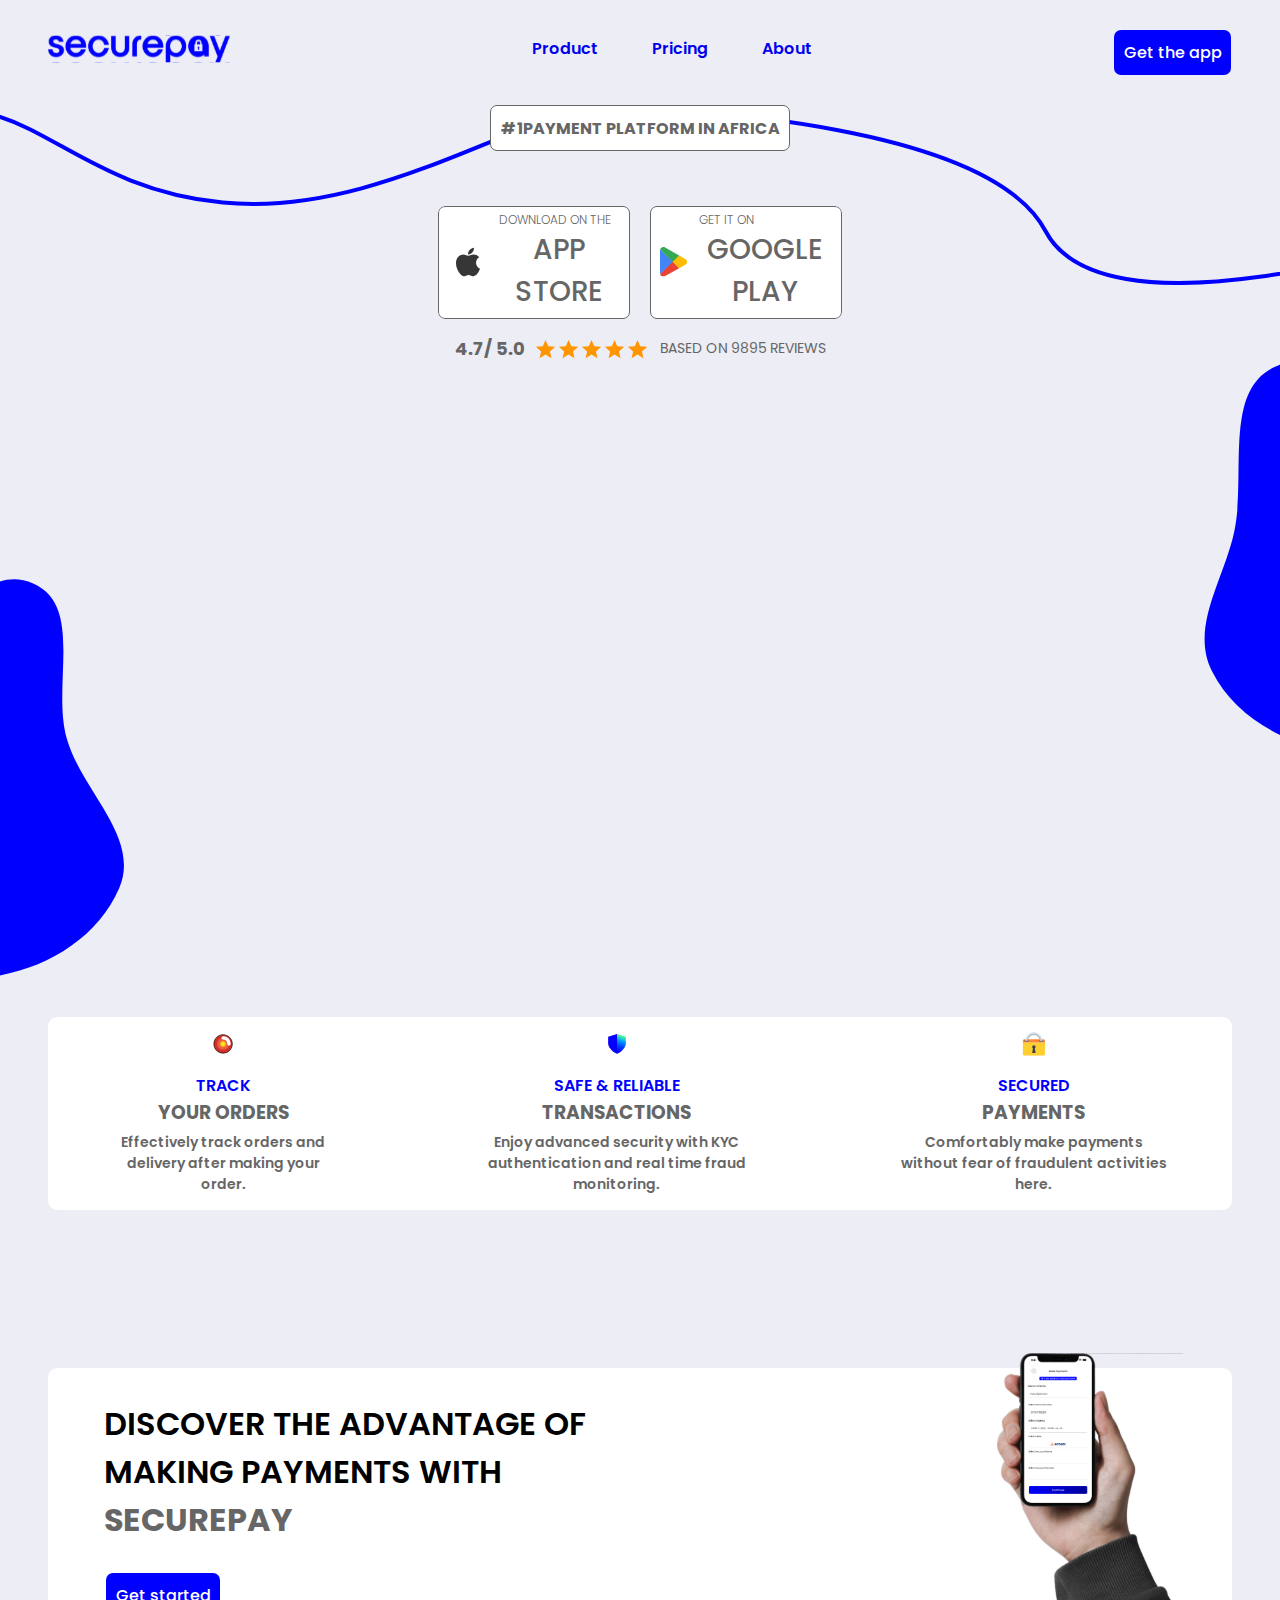
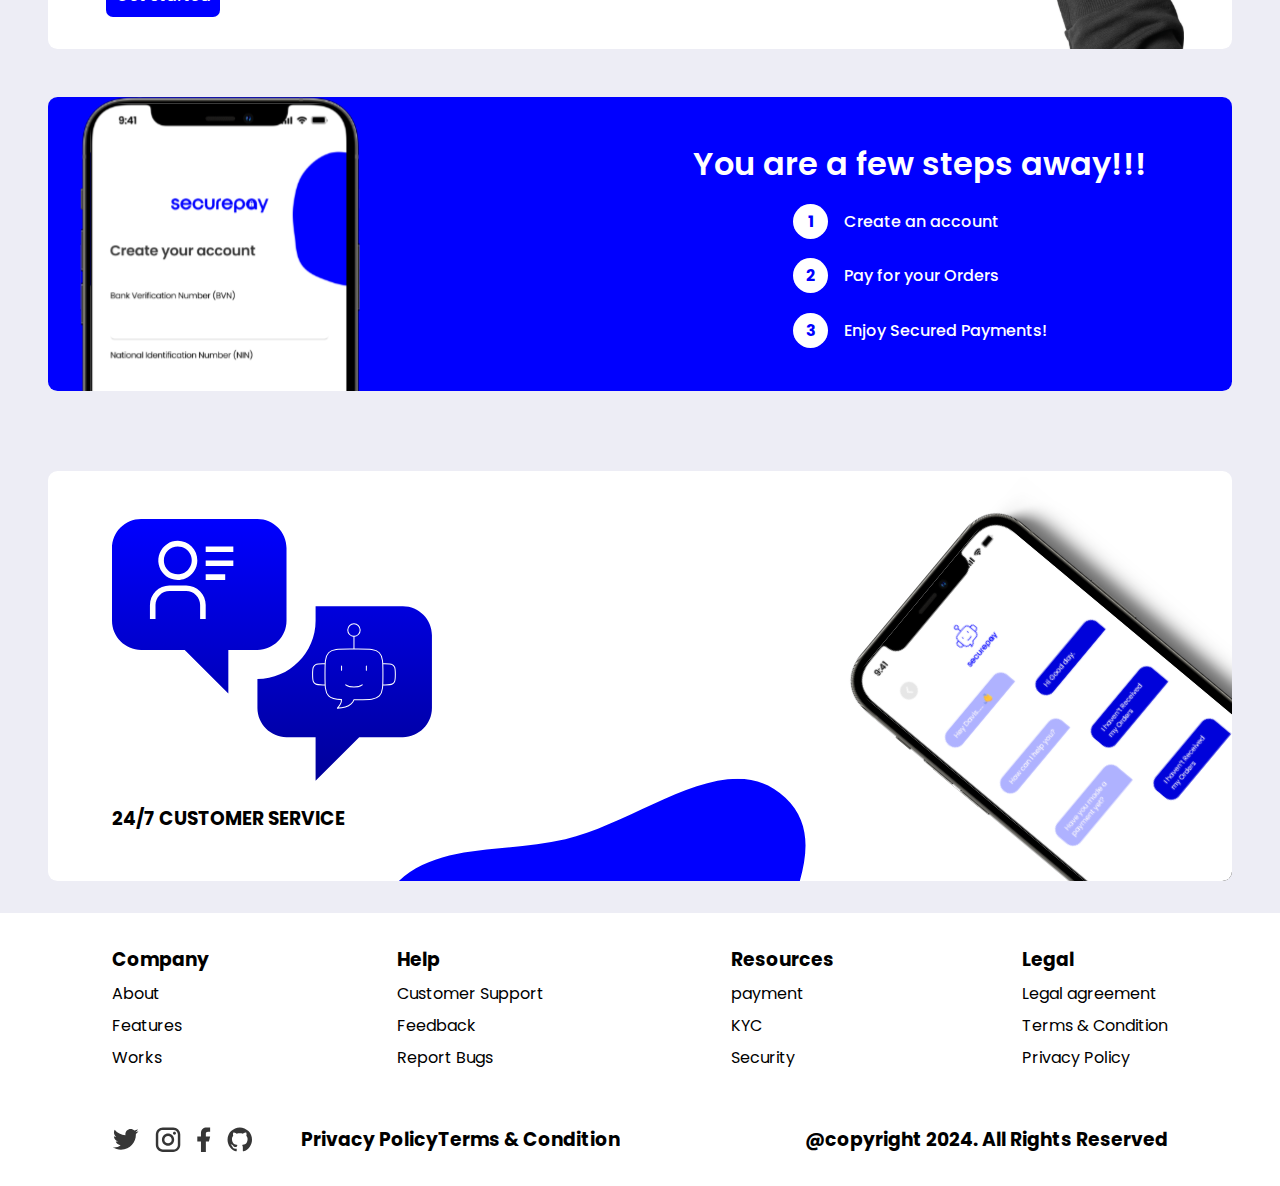
==== html/index.html @ 34a76039 "Initial commit" ====
<!DOCTYPE html>
<html lang="en">
<head>
        <meta charset="UTF-8">
        <meta name="viewport" content="width=device-width, initial-scale=1.0">
        <title>Document</title>
        <link rel="stylesheet" href="/css/landingPage.css">
        <link rel="stylesheet" href="/css/fonts.css">
        <link rel="stylesheet" href="/css/main.css">
        <link rel="stylesheet" href="/css/mediaQuery.css">
        <link rel="stylesheet" href="/css/keyFrames.css">
</head>
<body>

        <header class="header-section">
                <div class="logo">
                        <a href="#">
                                <img src="/assets/secure pay 2 (logo).svg" alt="Secure-pay Logo" srcset="">
                        </a>
                </div>
                <nav class="navBar poppins-semibold">
                        <ul class="navList">
                                <li><a href="#" class="navLink">Product</a></li>
                                <li><a href="#" class="navLink">Pricing</a></li>
                                <li><a href="#" class="navLink">About</a></li>
                        </ul>
                </nav>
                
                <div class="navBtn">
                        <a href="#" class="btn">Get the app</a>
                </div>
                <div class="nav-toggle">
                        <div></div>
                        <div></div>
                        <div></div>
                </div>
        </header>

        <section class="hero-page">
                <section class="download-section">
                        <img src="/assets/hero-Curve.svg" class="curveImg" alt="" srcset="">

                        
                        <div class="download-content">
                                <h4 class="btn">
                                        <span>&#35;1</span>
                                        <span>payment platform in Africa</span>
                                </h4>

                                <div class="app-download-buttons btn">
                                        <a href="#" class="appstore-button">
                                        <img src="/assets/ic_outline-apple.svg" alt="App Store Icon" class="app-icon"  width="46px">
                                        <div class="text">
                                                <span class="poppins-light">Download on the</span>
                                                <span class="poppins-medium"> App Store</span>
                                        </div>
                                        </a>
                                        <a href="#" class="playstore-button btn">
                                        <img src="/assets/logos_google-play-icon.svg" alt="Google Play Icon" class="app-icon" width="38px">
                                        <div class="text">
                                                <span class="poppins-light">GET IT ON</span>
                                                <span class="poppins-medium"> Google Play</span>
                                        </div>
                                        </a>
                                </div>
                                
                                <div class="rating-section">
                                        <div class="rating-summary">
                                        <span class="current-rating">4.7</span>
                                        <span class="max-rating">/ 5.0</span>
                                        </div>
                                        <div class="rating-stars"> 
                                        <i class="star-icon filled"></i>
                                        <i class="star-icon filled"></i>
                                        <i class="star-icon filled"></i>
                                        <i class="star-icon filled"></i>
                                        <i class="star-icon half-filled"></i>
                                        </div>
                                        <div class="rating-reviews">
                                        <span class="review-count">based on 9895 reviews</span>
                                        </div>
                                </div>
                                
                        </div>
                </section>

                <section class="iphone-section">
                        <div class="vector-bg v-one">
                                <img src="/assets/blueShape-l.svg" alt="" srcset="" height="400px">
                        </div>
                        <div class="iphone-container">
                                <div class="iphone-screen screen-one">
                                        <img src="/assets/main-c.svg" alt="iPhone Screen 1" width="200px">
                                        <img src="/assets/iPhone-ccc.svg" alt="" srcset="" class="imgContent center-img" height="385px">
                                </div>
                                <div class="iphone-screen screen-two">
                                        <img src="/assets/main-l.svg" alt="iPhone Screen 2"width="150px" class="imgContainer">
                                        <img src="/assets/iPhone-lc.svg" alt="" srcset="" class="imgContent" height="285px">
                                </div>
                                <div class="iphone-screen screen-three">
                                        <img src="/assets/main-r.svg" alt="iPhone Screen 3"width="150px">
                                        <img src="/assets/iPhone-rc.svg" alt="" srcset="" class="imgContent" height="285px">
                                </div>
                        </div>
                        <div class="vector-bg v-two">
                                <img src="/assets/blueShape-r.svg" alt="" srcset="" height="400px">
                        </div>
                </section>
        </section>

        <main>
                <section class="account-management-section">
                        <div class="tabs-container">
                                <a class="tab" href="#">
                                <div class="tab-icon">
                                        <img src="/assets/openmoji_red-eye.svg" alt="Orders Icon">
                                </div>
                                <div class="tab-content">
                                        <span>TRACK</span>
                                        <h3>YOUR ORDERS</h3>
                                        <p>Effectively track orders and delivery after making your order.</p>
                                </div>
                                </a>
                                <a class="tab" href="#">
                                <div class="tab-icon">
                                        <img src="/assets/token-branded_trust.svg" alt="Transactions Icon">
                                </div>
                                <div class="tab-content">
                                        <span>safe &amp; reliable</span>
                                        <h3>Transactions</h3>
                                        <p>Enjoy advanced security with KYC authentication and real time fraud monitoring.</p>
                                </div>
                                </a>
                                <a class="tab" href="#">
                                <div class="tab-icon">
                                        <img src="/assets/emojione_locked.svg" alt="Payments Icon">
                                </div>
                                <div class="tab-content">
                                        <span>secured</span>
                                        <h3>Payments</h3>
                                        <p>Comfortably make payments without fear of fraudulent activities here.</p>
                                </div>
                                </a>
                        </div>
                        
                </section>

                <section class="Get-Started-section">
                        <div class="payment-container">
                                <div class="detail-text">
                                        <h3><p class="poppins-semibold">DISCOVER THE ADVANTAGE OF MAKING PAYMENTS WITH </p><span>SECUREPAY</span></h3>
                                        <div class="navBtn">
                                                <a href="#" class="btn">Get started</a>
                                        </div>
                                </div>
                                <div class="payment-detail-image">
                                        <img src="/assets/hand-frame.svg" alt="" class="imgContainer" srcset="" width="187px">
                                        <img src="/assets/Free Hand Holding iPhone 12 Mini label.png" class="imgContent" alt="" srcset="" width="69px">
                                </div>
                        </div>
                </section>

                <section class="sign-up-section">
                        <div class="sign-up-container">
                                <div class="image-illustration">
                                        <img src="/assets/signup-frame.svg" alt="" class="imgContainer" srcset="">
                                        <img src="/assets/iPhone-ca.svg" alt="" class="imgContent" srcset="">
                                </div>
                                <div class="steps-instruction detail-text">
                                        <h3>You are a few steps away!!!</h3>
                                        <div class="steps-container">
                                                <div class="step-one">
                                                        <span class="number-checkbox">1</span>
                                                        <p>Create an account</p>
                                                </div>
                                                <div class="step-two">
                                                        <span class="number-checkbox">2</span>
                                                        <p>Pay for your Orders</p>
                                                </div>
                                                <div class="step-three">
                                                        <span class="number-checkbox">3</span>
                                                        <p>Enjoy Secured Payments!</p>
                                                </div>
                                        </div>
                                </div>
                        </div>
                </section>
                <section class="customer-service-section">
                        <div class="chat-box-container">
                                <div class="chat-box-text">
                                        <div class="chat-icons">
                                                <img src="/assets/message-n-reply.svg" alt="" class="imgContainer" srcset="" width="320px">
                                                <img src="/assets/carbon_user-profile.svg" alt="" srcset="" class="imgContent" width="90px">
                                                <img src="/assets/bot-reply.svg" alt="" srcset="" class="imgContent" width="100px">
                                        </div>
                                        <h3>24/7 Customer Service</h3>
                                </div>
                                <div class="chat-box-image-illustration">
                                        <img src="/assets/iPhone-chatbox.svg" alt="" srcset="" width="400px">
                                </div>
                                <div class="vector-bg v-three">
                                        <img src="/assets/bg-cs.svg" alt="" srcset="">
                                </div>
                        </div>
                </section>
                <script src="/script/landingPage.js" defer></script>
        </main>

        <footer>
                <div class="footer-wrapper">
                        <section class="footer-navigation">
                                <nav class="footer-links-section">
                                        <h3 id="footer-heading-1">Company</h3>
                                        <ul>
                                                <li><a href="#">About</a></li>
                                                <li><a href="#">Features</a></li>
                                                <li><a href="#">Works</a></li>
                                        </ul>
                                </nav>
                                <nav class="footer-links-section">
                                        <h3 id="footer-heading-2">Help</h3>
                                        <ul>
                                          <li><a href="#">Customer Support</a></li>
                                          <li><a href="#">Feedback</a></li>
                                          <li><a href="#">Report Bugs</a></li>
                                        </ul>
                                </nav>
                                <nav class="footer-links-section">
                                        <h3 id="footer-heading-3">Resources</h3>
                                        <ul>
                                          <li><a href="#">payment</a></li>
                                          <li><a href="#">KYC</a></li>
                                          <li><a href="#">Security</a></li>
                                        </ul>
                                </nav>
                                <nav class="footer-links-section">
                                        <h3 id="footer-heading-4">Legal</h3>
                                        <ul>
                                          <li><a href="#">Legal agreement</a></li>
                                          <li><a href="#">Terms &amp; Condition</a></li>
                                          <li><a href="#">Privacy Policy</a></li>
                                        </ul>
                                </nav>
                        </section>
                        <section class="legal-section">
                                <div class="footer-left">
                                        <div class="footer-social-media">
                                                
                                               <a href="#">
                                                <i><img src="/assets/twitter-icon.svg" alt="" srcset=""></i>
                                               </a> 
                                               <a href="#">
                                                       <i><img src="/assets/instagram-icon.svg" alt="" srcset=""></i>
                                               </a>
                                               <a href="#">
                                                       <i><img src="/assets/fb-icon.svg" alt="" srcset=""></i>
                                               </a>
                                               <a href="#">
                                                       <i><img src="/assets/github-icon.svg" alt="" srcset=""></i>
                                               </a>
                                        </div>
                                        <div class="footer-legal">
                                                <a href="#">
                                                        <h3>Privacy Policy</h3>
                                                </a>
                                                <a href="#">
                                                        <h3>Terms &amp; Condition</h3>
                                                </a>
                                        </div>
                                </div>
                                <div class="footer-copyright">
                                        <a href="#">
                                                <h3>@copyright 2024. All Rights Reserved</h3>
                                        </a>
                                </div>
                        </section>
                </div>
        </footer>
</body>
<template id="edit">
        <p>in the header what's the padding of the parent container</p>
</template>
</html>
---- css/landingPage.css ----
body{
        background-color: var(--pry-clr-variant);
}
.download-section {
        position: relative;
        display: flex;
        justify-content: center;
}
.download-section .curveImg{
        position: absolute;
        z-index: -100;
}
.download-section .download-content{
        /* height: 12rem; */
        /* background-color: #ff2d17; */
        width: 40rem;
        display: flex;
        flex-direction: column;
        align-content: center;
}
.download-section h4{
    display: flex;
    border: .6px solid var(--gray);
    color: var(--gray);
    background-color: var(--pry-clr);
    padding: 0.6rem;
    text-align: center;
    align-self: center;
    margin-bottom: 3.4rem;
}
.download-section .app-download-buttons{
        display: flex;
        /* width: 76.8%; */
        gap: 1.2rem;
        align-self: center;
        justify-content: space-between;
        margin-bottom: 1rem;
        /* background-color: red; */
}

.download-section .app-download-buttons .text{
        display: flex;
        flex-direction: column;
        align-items: start;
}
.download-section .app-download-buttons .text span:first-child{
        font-size: var(--fs-small);
}
.download-section .app-download-buttons .text span:last-child{
        font-size: var(--fs-lrg);
}
.download-section .app-download-buttons a{
        width: 12rem;
        display: flex;
        padding: .3rem .6rem;
        align-items: center;
        gap: .76rem;
        border: 1px solid var(--gray);
        color: var(--default-clr);
        background-color: var(--pry-clr);
        border-radius: 7px;
}

.download-section .rating-section {
        display: flex;
        align-items: center;
        justify-content: center;
        gap: 10px;
        /* background-color: red; */
    }
    
.download-section    .rating-summary {
        display: flex;
        align-items: center;
        justify-content: center;
        font-size: 18px;
        font-weight: bold;
        /* background-color: aqua; */
    }
    
 .download-section   .rating-stars {
        display: flex;
        align-items: center;
        /* background-color: aquamarine; */
    }
    
 .download-section   .star-icon {
        width: 20px;
        height: 20px;
        background-size: cover;
        margin-right: 3px;
        /* background-color: aliceblue; */
    }
    
    /* Example for filled, half-filled, and empty stars */
 .download-section   .star-icon.filled {
        background-image: url('/assets/star-rating.svg');
    }
    
 .download-section   .star-icon.half-filled {
        background-image: url('/assets/star-rating.svg');
    }
    
 .download-section   .star-icon.empty {
        background-image: url('path-to-empty-star-icon.svg');
    }
    
 .download-section   .rating-reviews {
        display: flex;
        align-items: center;
        justify-content: center;
        font-size: 14px;
        color: var(--gray);
        /* background-color: aqua; */
    }
    .iphone-section{
        /* background-color: red; */
        display: flex;
        justify-content: center;
        position: relative;
        width: 100%;
        height: 39rem;

    }

    .iphone-container {
            /* top: 105%;
            left: 50%; */
            /* position: relative; */
            position: absolute;
            display: flex;
            justify-content: center;
            /* align-items: center; */
            width: 100%;
            height: 30rem;
            /* background-color: blue; */
            z-index: 1000;
        }

    /* keyframes */
        .iphone-screen {
            position: absolute;
            opacity: 0;
            animation-fill-mode: forwards;
            transition: opacity 1s ease, transform 1s ease;
        }
    .screen-one {
                /* width: 100px; */
            z-index: 3;
            animation: fade-in-up 1s ease forwards;
        }

    .screen-two {
            z-index: 2;
            animation: fade-in-left 1.5s ease forwards 1s;
            transform: translateX(-50px) translateY(10%);
        }

    .screen-three {
            z-index: 1;
            animation: fade-in-right 1.5s ease forwards 1s;
            transform: translateX(50px) translateY(10%);
        }
/* ends */

    .iphone-screen .imgContainer{
                position: relative;
        }
    .iphone-screen .imgContent:not(.center-img) {
                position: absolute; /* Overlay image is absolutely positioned */
                top: 10px;
                right: 0;
                left: -25px;
                bottom: 0px;
                width: 200px; /* Ensures it covers the entire screen */
                /* height: auto; */
                
                pointer-events: none; /* Optional: ensures clicks pass through to underlying elements */
        }
    .center-img{
            position: absolute; /* Overlay image is absolutely positioned */
            top: 10px;
            right: 0;
            left: -100px;
            bottom: 0;
            width: 400px;   
        }
    
.vector-bg{
            z-index: 100;
            position: absolute;
        }
    .v-one{
            align-self: end;
            left: 0;
            /* margin-right: 75rem; */
        }
    .v-two{
            /* margin-left: 70rem; */
            align-self: start;
            right: 0;
        }

/* section: account management tabs */
.tabs-container {
    display: flex;
    justify-content: space-around;
    align-items: center;
    background-color: var(--pry-clr-variant);
    border-radius: .6rem;
    /* background-color: #ef; */
    margin: 1.9rem 3rem;
}

.tab {
    height: 100%;
    background-color: var(--pry-clr);
    /* background-color: red; */
    display: flex;
    flex-direction: column;
    align-items: center;
    gap: 10px;
    font-weight: 600;
    padding: 15px;
    cursor: pointer;
    transition: background-color 0.3s ease, color 0.3s ease;
    overflow: hidden;
}

.tab:hover {
    background-color: var(--pry-clr-variant);
    color: white;
}
.tabs-container a:nth-child(2):hover + a:nth-child(3)

{
    -webkit-box-shadow: 0 15px 10px #777;
  -moz-box-shadow: 0 15px 10px #777;
  box-shadow: 0 -15px 10px #777;
  /* -webkit-transform: rotate(-3deg);
  -moz-transform: rotate(-3deg);
  -o-transform: rotate(-3deg);
  -ms-transform: rotate(-3deg); */
  transform: rotateX(-3deg);
}
.tabs-container a:nth-child(2):hover + a:nth-child(1){
    -webkit-box-shadow: 0 15px 10px #777;
  -moz-box-shadow: 0 15px 10px #777;
  box-shadow: 0 -15px 10px #777;
  /* -webkit-transform: rotate(-3deg);
  -moz-transform: rotate(-3deg);
  -o-transform: rotate(-3deg);
  -ms-transform: rotate(-3deg); */
  transform: rotateX(3deg);
}
.tabs-container a:nth-child(1):hover ~ a:nth-child(3){
    -webkit-box-shadow: 0 15px 10px #777;
    -moz-box-shadow: 0 15px 10px #777;
    box-shadow: 15px 15px 10px #141313;
}
.tabs-container a:nth-child(3):hover ~ a:nth-child(2){
  box-shadow: 0 15px 10px #777;
}
.tab:hover  h3{
    color: var(--sec-clr);
    font-weight: bold;
}
.tab:hover  span{
    color: var(--gray);
}
.tab:hover  .tabs-container{
    color: var(--gray);
}
.tab:hover  p{
    color: var(--gray);
}
.tab:active {
    background-color: darkblue;
}
.tab .tab-content{
    display: flex;
    flex-direction: column;
    text-align: center;
}
.tab-icon img {
    width: 24px;
    height: 24px;
}

.tab-content h3,span {
    color: var(--gray);
    text-transform: uppercase;
    /* margin: 0; */
    /* font-size: 18px; */
    /* font-weight: bold; */
}
.tab-content span{
    color: var(--sec-clr);
}

.tab-content p {
    padding: 0 3rem;
    margin: 5px 0 0;
    font-size: 14px;
    color: #666;
}
.Get-Started-section{
    /* background-color: aqua; */
    position: relative;
    margin-bottom: 2rem;
    overflow: hidden;
    /* height: 30rem; */
}
.payment-container{
    margin: 0 3rem;
    margin-top: 8rem;
    padding: 2rem 3.5rem;
    background-color: var(--pry-clr);
    border-radius: .6rem;
    /* display: flex; */
    /* position: relative; */
}
.detail-text{
    width: 50%;
    display: flex;
    flex-direction: column;
    /* justify-content: space-between; */
    gap: 1rem;
    /* justify-content: center;align-items: center; */
    /* background-color: red; */
}
.payment-container .detail-text h3{
    color: var(--default-clr);
}
.detail-text h3{
    font-size: var(--fs-larger);
    /* color: var(--sec-clr); */
}
.payment-container .payment-detail-text span{
    /* font-size: var(--fs-larger); */
    color: var(--sec-clr);
}
.payment-container p{
    padding-right: 2rem;
}
.payment-container .payment-detail-image{
    position: absolute;
    height: 20rem;
    right: 6rem;
    bottom: 0;
    margin-top: -5.2rem;
}
.payment-container .imgContainer{
    position: relative;
    /* background-color: red; */
    bottom: -1.5rem;
    right: 0;
}
.payment-container .imgContent{
    position: absolute; /* Overlay image is absolutely positioned */
    left: 1.6rem;
    top: 1.6rem;
    bottom: 0;
}
/* sign up container */
.sign-up-section{
    /* background-color: red; */
    margin: 3rem;
}
.sign-up-container{
    background-color: var(--sec-clr);
    border-radius: .6rem;
    position: relative;
    /* padding-top: 2rem; */
    padding: 0 2rem;
    /* height: 25rem; */
    display: flex;
    justify-content:space-between;
    /* align-content: flex-end; */
}
.sign-up-container .image-illustration{
    position: relative;
    /* background-color: red; */
    display: flex;
    align-content: flex-end;
    /* left: 4rem; */
    /* bottom: 0; */
}
.image-illustration .imgContainer{
    position: relative;
    /* display: flex; */

    width: 280px;
    /* z-index: 1000; */
}
.image-illustration .imgContent{
    position: absolute;
    left: 10px;top: 6px;
    width: 257px;
}
.sign-up-container .steps-instruction{
    /* align-self: end; */
    /* width: 100%; */
    /* background-color: aqua; */
    /* padding: 0 2rem; */
    display: flex;
    flex-direction: column;
    justify-content: center;
    color: var(--pry-clr);
    font-weight: 500;
    align-items: center;
    /* font-size: var(--fs-larger); */
    /* position: absolute; */
    /* align-items: center; */
}
.steps-instruction h3{
    font-weight: 600;
    /* padding-right: 3rem; */
}
.steps-instruction .steps-container{
    /* background-color: red; */
    /* height: 40%; */
    display: flex;
    flex-direction: column;
    gap: 1.2rem;
}
.steps-container * {
    display: flex;
    gap: 1rem;
    /* background-color: #666; */
    align-items: center;
    /* height: 4rem; */
    /* text-align: center; */
}
.steps-container span {
    overflow: hidden;
    /* height: 100%; */
    padding: .6rem;
    height: 35px;
    width: 35px;
    border-radius: 50%;
    background-color: var(--pry-clr);
    display: flex;
    font-size: var(--fs-medium);
    font-weight: 700;
    justify-content: center;
    align-items: center;
    color: var(--sec-clr);
}
/* customer service */
.chat-box-container{
    position: relative;
    background-color: var(--pry-clr);
    border-radius: .6rem;
    margin: 2rem 3rem;
    display: flex;
    justify-content: space-between;
    padding-left: 2rem;
    overflow: hidden;
}
.chat-box-container .chat-box-text{
    width: 60%;
    display: flex;
    flex-direction: column;
    gap: 1rem;
    padding: 3rem 2rem;
    text-transform: uppercase;
}
.chat-box-container .chat-icons{
    position: relative;
    /* background-color: red; */
}
.chat-box-container .chat-icons .imgContent{
    position: absolute;
}
.chat-box-container .chat-icons img:nth-child(2){
    /* background-color: aqua; */
    top: 1rem;left: 2rem;
}
.chat-box-container .chat-icons img:nth-child(3){
    /* background-color: aqua; */
    top: 6rem;left: 12rem;
}
.chat-box-container .chat-box-image-illustration{
    width: 40%;
    display: flex;
    justify-content: end;
    /* align-self: end; */
    /* background-color: red; */
}
.chat-box-container .v-three{
    z-index: 1000;
    bottom: 0;
    transform: translate(60%, 10%);
}

/* footer */
footer{
    background-color: var(--pry-clr);
    padding: 2rem 3rem;
}
.footer-wrapper{
    display: flex;
    flex-direction: column;
    gap: 3rem;
    padding: 0 4rem;
}
.footer-wrapper section{
    display: flex;
    justify-content: space-between;
    /* padding: 1rem 0 ; */
}
.footer-wrapper .legal-section {
    display: flex;
    justify-content: space-between;
    /* background-color: red; */
}
.footer-wrapper .legal-section *{
    display: flex;
    justify-content: center;
    align-items: center;
}
.footer-wrapper a{
   color: var(--default-clr);
}
.footer-wrapper .legal-section .footer-left{
    gap: 3rem;
}
.legal-section .footer-social-media{
    gap: 1rem;
}
---- css/fonts.css ----
@import url('https://fonts.googleapis.com/css2?family=Poppins:ital,wght@0,100;0,200;0,300;0,400;0,500;0,600;0,700;0,800;0,900;1,100;1,200;1,300;1,400;1,500;1,600;1,700;1,800;1,900&display=swap');
.poppins-thin {
        font-family: "Poppins", sans-serif;
        font-weight: 100;
        font-style: normal;
      }
      
      .poppins-extralight {
        font-family: "Poppins", sans-serif;
        font-weight: 200;
        font-style: normal;
      }
      
      .poppins-light {
        font-family: "Poppins", sans-serif;
        font-weight: 300;
        font-style: normal;
      }
      
      .poppins-regular {
        font-family: "Poppins", sans-serif;
        font-weight: 400;
        font-style: normal;
      }
      
      .poppins-medium {
        font-family: "Poppins", sans-serif;
        font-weight: 500;
        font-style: normal;
      }
      
      .poppins-semibold {
        font-family: "Poppins", sans-serif;
        font-weight: 600;
        font-style: normal;
      }
      
      .poppins-bold {
        font-family: "Poppins", sans-serif;
        font-weight: 700;
        font-style: normal;
      }
      
      .poppins-extrabold {
        font-family: "Poppins", sans-serif;
        font-weight: 800;
        font-style: normal;
      }
      
      .poppins-black {
        font-family: "Poppins", sans-serif;
        font-weight: 900;
        font-style: normal;
      }
      
      .poppins-thin-italic {
        font-family: "Poppins", sans-serif;
        font-weight: 100;
        font-style: italic;
      }
      
      .poppins-extralight-italic {
        font-family: "Poppins", sans-serif;
        font-weight: 200;
        font-style: italic;
      }
      
      .poppins-light-italic {
        font-family: "Poppins", sans-serif;
        font-weight: 300;
        font-style: italic;
      }
      
      .poppins-regular-italic {
        font-family: "Poppins", sans-serif;
        font-weight: 400;
        font-style: italic;
      }
      
      .poppins-medium-italic {
        font-family: "Poppins", sans-serif;
        font-weight: 500;
        font-style: italic;
      }
      
      .poppins-semibold-italic {
        font-family: "Poppins", sans-serif;
        font-weight: 600;
        font-style: italic;
      }
      
      .poppins-bold-italic {
        font-family: "Poppins", sans-serif;
        font-weight: 700;
        font-style: italic;
      }
      
      .poppins-extrabold-italic {
        font-family: "Poppins", sans-serif;
        font-weight: 800;
        font-style: italic;
      }
      
      .poppins-black-italic {
        font-family: "Poppins", sans-serif;
        font-weight: 900;
        font-style: italic;
      }
---- css/main.css ----
/* Theming */
@import url('https://fonts.googleapis.com/css2?family=Poppins:ital,wght@0,100;0,200;0,300;0,400;0,500;0,600;0,700;0,800;0,900;1,100;1,200;1,300;1,400;1,500;1,600;1,700;1,800;1,900&display=swap');
/* Reset */
*{
    margin: 0;padding: 0;
    box-sizing: border-box;
    list-style-type: none;text-decoration: none;
    font-family: "Poppins", sans-serif;
    font-optical-sizing: auto;
    overflow-x: hidden;
}
a,
img,
span,
mark,
svg,
h1,h2,h3,h4,h5,h6 {
    display: inline-block;
}

:root{
    --pry-clr: #FFFFFF;
    --pry-clr-variant: #EDEDF5;
    --pry-clr-accent:#242424;

    --sec-clr: #0000ff;
    --sec-clr-accent: #000000;
    --sec-clr-accent-v1: #000000;
    --sec-clr-accent-v2: #000000;
    --sec-clr-accent-v3: #000000;

    --logo-blue: #0000ff;
    --logo-blue: #808285;

    --default-clr: #000000;
    --default-clr-variant: #898888;
    --white: #FFFFFF;
    --gray: #666;
    --mode-dark: #000; 
    /*  */
   
    

    /* custom fonts */
    --fs-medium: 16px;
    --fs-lrg: 28px;
    --fs-larger: 2.5vw;
    --fs-small: 12px;
 
    /* transitions */
    --tran-02: all .2s ease;
    --tran-03: all .3s ease;
    --tran-04: all .4s ease;
    --tran-05: all .5s ease;
}
/* Global btn */
.btn{
        /* padding:.75rem 1.5rem; */
        border: none;
        border-radius: 7px;
        text-align: center;
        transition: var(--tran-02);
        width: fit-content;
}

/* Header */
header{
        background-color: var(--pry-clr-variant);
        padding: 1.9rem 3rem;
        display: flex;
        align-items: center;
        justify-content: space-between;
        font-size: var(--fs-medium);
        /* background-color: #ff2d17; */
}
header .logo{
        width: 11.4rem;
        /* background-color: #ff2d17; */
        display: flex;
        justify-content: center;
        align-items: center;
}
header .logo img{
        width: 100%;
        /* align-self: end; */
}
header nav{
        color: var(--sec-clr);
        /* background-color: #ff2d17; */
}
header nav .navList{
        display: flex;
        gap: 3.4rem;
}
.navBtn{
        width: 7.4rem;
        display: flex;
        align-items: center;
        justify-content: center;
        /* background-color: #ff2d17; */
}
.navBtn a{
        /* width: 100px; */
        font-weight: 500; 
        padding: .6rem;
        background-color: var(--sec-clr);
        color: var(--white);
}
/* Reference */
.nav-toggle{
        display: none;
}
---- css/mediaQuery.css ----
/* 
        Screen Sizes::
        320px
        480px
        600px
        768px
        900px
        1024px
*/
/* Media Queries */

/* 320px - Small Mobile Phones */
@media (max-width: 320px) {
        header, footer {
          padding: 5px 0;
        }
      
        .hero-section {
          padding: 20px 10px;
        }
      
        .main-section {
          padding: 10px;
        }
      }
      
      /* 480px - Larger Mobile Phones */
      @media (max-width: 480px) {
        .hero-section h2 {
          font-size: 1.5em;
        }
      
        .main-section p {
          font-size: 14px;
        }
      }
      
      /* 600px - Tablets in Portrait */
      @media (max-width: 600px) {
        .hero-section {
          padding: 30px 15px;
        }
      
        .main-section p {
          font-size: 16px;
        }
      }
      
      /* 768px - Tablets in Landscape */
      @media (max-width: 768px) {
        header{
                /* background-color: blue; */
                /* padding: 1.5rem 2rem; */
        }
        header .logo{
                /* width: 8rem; */
                /* background-color: #ff2d17; */
        }
        header nav .navList{
                display: none;
        }
        .navBtn a{
                display: none;
        }
        header .nav-toggle{
                display: flex;
                width: 3rem;
                justify-content: space-between;
                flex-direction: column;
                background-color: var(--pry-clr);
                /* padding: 0.75rem; */
                gap: 0.2rem;
                /* border: .5px solid #000; */
        }
        header .nav-toggle div{
                height: 0.4rem;
                background-color: var(--sec-clr);
        } 
        /* header ends */

        /* section: account management tabs */
      .tabs-container{
                flex-direction: column;
                gap: 1rem;
      }
       .tab{
                border-radius: .6rem;
       }
      /* sign up section */
      .sign-up-container{
        position: relative;
          height: 500px;
          /* display: block; */
          justify-content: center;
          padding: 0;
        }
        .sign-up-container .image-illustration{
          position: absolute;
          /* background-color: red; */
          /* margin: 0 auto; */
                /* left: 2rem; */
                bottom: 0;
                /* width: 200px; */
      }
      .image-illustration .imgContainer{
        width: 250px;
      }
      .image-illustration .imgContent{
        width: 230px;
        /* left: .8rem; */
      }
      .sign-up-container .steps-instruction{
       position: absolute;
       width: 100%;
        /* background-color: aqua; */
       /* margin: 0 auto; */
        top: 1rem;left: 0;
        font-weight: 700;
        font-size: var(--fs-medium);
        display: flex;
        text-align: center;
        align-items: center;
        
      }
      .steps-instruction h3{
        font-size: var(--fs-lrg);
      }

      /* customer service */
      .chat-box-container{
        position: relative;
        border-radius: .6rem;
        margin: 2rem 3rem;
        display: flex;
        flex-direction: column;
        justify-content: center;
        justify-content: space-between;
        /* padding-left: 2rem; */
        overflow: hidden;
      }
      .chat-box-container .chat-box-text{
        /* background-color: red; */
        width: 100%;
        display: flex;
        flex-direction: column;
        justify-content: center;
        gap: 1rem;
        padding: 3rem 2rem;
        text-transform: uppercase;
      }
      .chat-box-container .chat-box-image-illustration{
        width: 100%;
        display: flex;
        justify-content: end;
        /* align-self: end; */
        /* background-color: red; */
      }
      .chat-box-container .v-three{
        transform: translate(0%, 10%);
     }
     /* footer */
      footer{
        background-color: var(--pry-clr);
        padding: 2rem 3rem;
      }
      .footer-wrapper{
        display: flex;
        flex-direction: column;
        gap: 3rem;
        padding: 0;
      }
      }
      
      /* 1024px - Standard Laptops and Small Desktops */
      @media (max-width: 1024px) {
        .hero-section h2 {
          font-size: 2.5em;
        }
      
        .main-section {
          padding: 35px;
        }
      
        .main-section p {
          font-size: 22px;
        }
      }
---- css/keyFrames.css ----
/* hero section */
@keyframes fade-in-up {
        0% {
            opacity: 0;
            transform: translateY(40px);
        }
        100% {
            opacity: 1;
            transform: translateY(0);
        }
    }

@keyframes fade-in-left {
        0% {
            opacity: 0;
            transform: translateX(-100%) translateY(10%);
        }
        100% {
            opacity: 1;
            transform: translateX(-140px) translateY(20%);
        }
    }

@keyframes fade-in-right {
        0% {
            opacity: 0;
            transform: translateX(100%) translateY(10%);
        }
        100% {
            opacity: 1;
            transform: translateX(140px) translateY(20%);
        }
    }
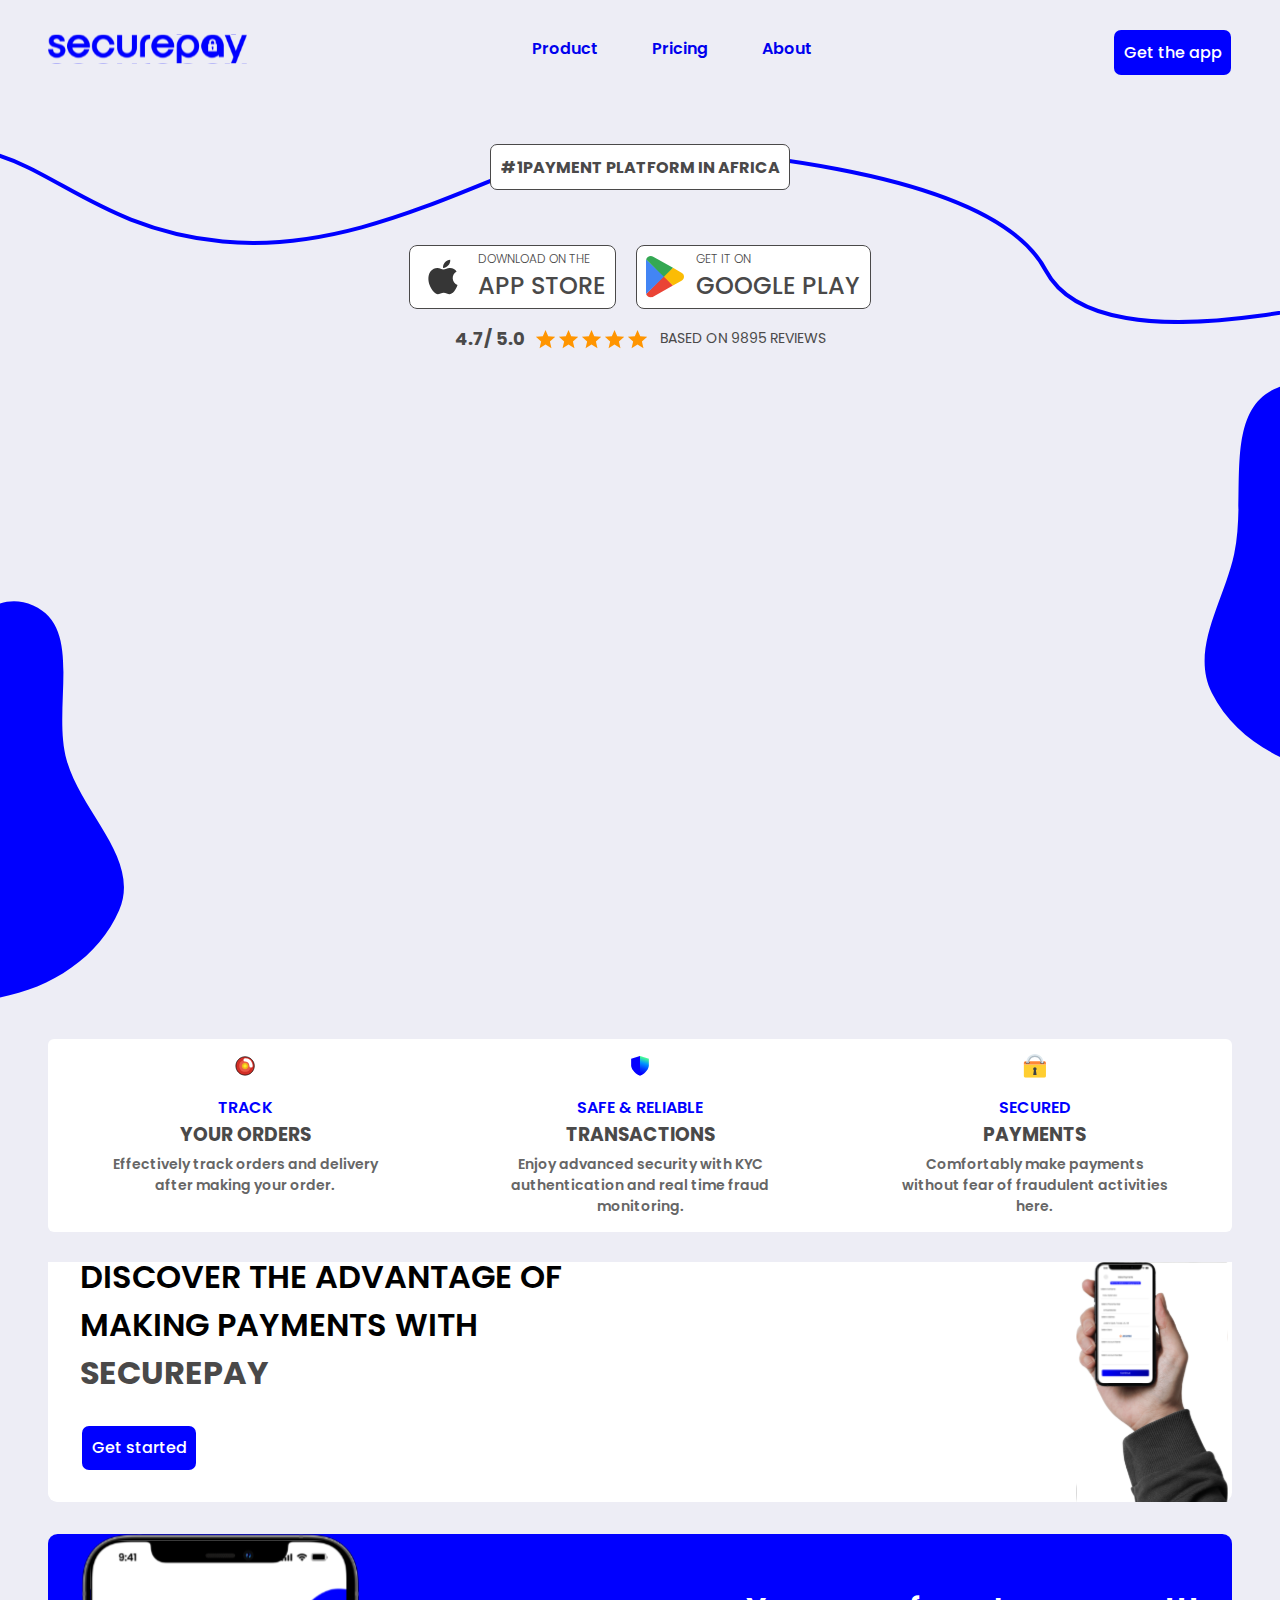
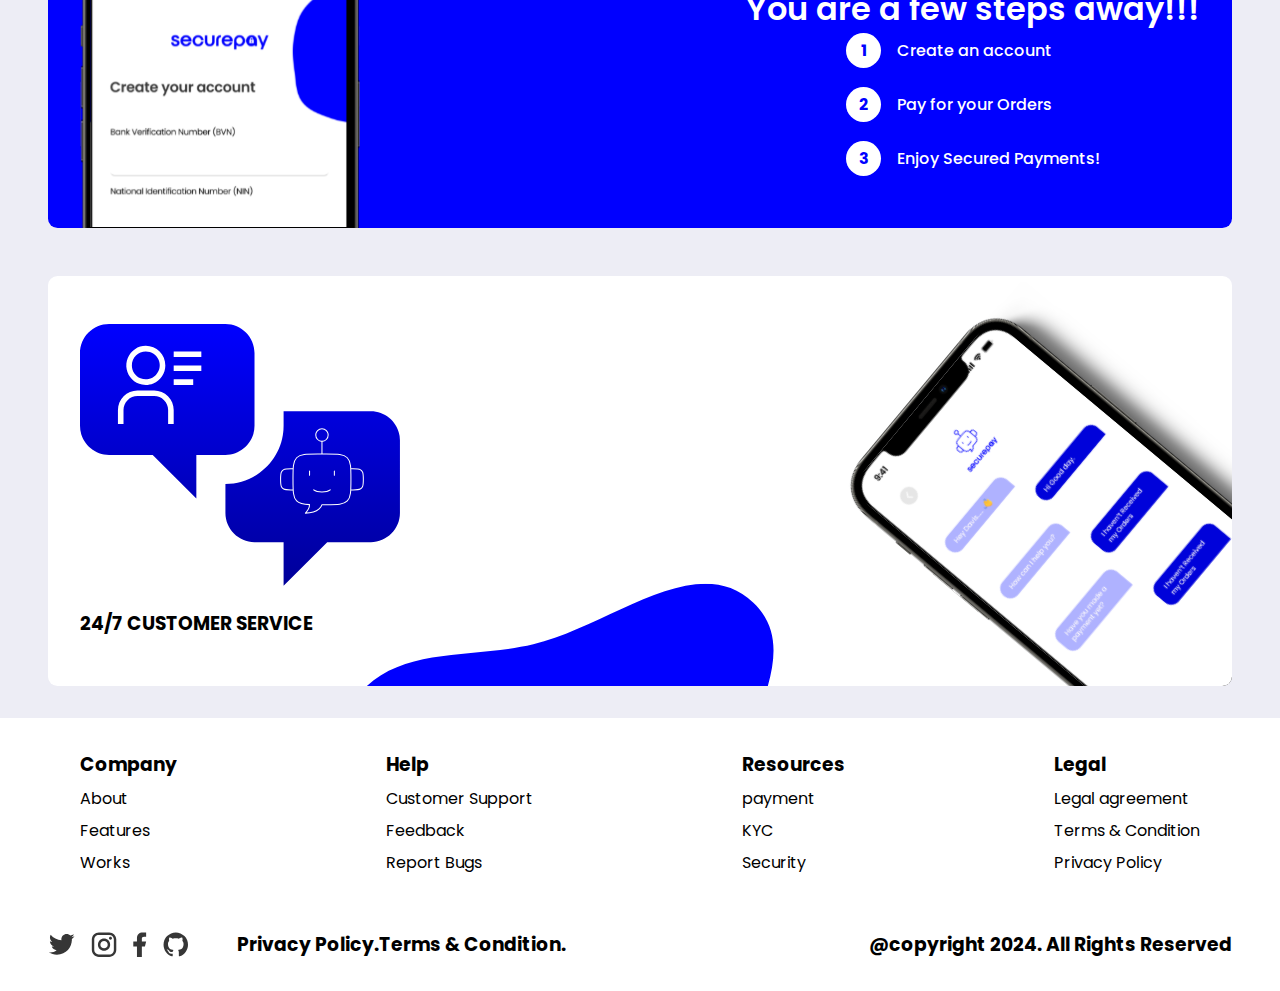
==== commit 8dc6e696: "updated" ====
--- a/html/index.html
+++ b/html/index.html
@@ -12,11 +12,17 @@
 </head>
 <body>
 
-        <header class="header-section">
+        <header class="header-section" id="navBar">
                 <div class="logo">
                         <a href="#">
                                 <img src="/assets/secure pay 2 (logo).svg" alt="Secure-pay Logo" srcset="">
                         </a>
+                </div>
+
+                <div class="nav-toggle">
+                        <span></span>
+                        <span></span>
+                        <span></span>
                 </div>
                 <nav class="navBar poppins-semibold">
                         <ul class="navList">
@@ -24,23 +30,29 @@
                                 <li><a href="#" class="navLink">Pricing</a></li>
                                 <li><a href="#" class="navLink">About</a></li>
                         </ul>
+                        
+                        <div class="navBtn">
+                                <a href="#" class="btn">Get the app</a>
+                        </div>
+                </nav>
+                <nav class="off-screen-navBar poppins-semibold">
+                        <ul class="navList">
+                                <li><a href="#" class="navLink">Product</a></li>
+                                <li><a href="#" class="navLink">Pricing</a></li>
+                                <li><a href="#" class="navLink">About</a></li>
+                        </ul>
+                        
+                        <div class="navBtn">
+                                <a href="#" class="btn">Get the app</a>
+                        </div>
                 </nav>
                 
-                <div class="navBtn">
-                        <a href="#" class="btn">Get the app</a>
-                </div>
-                <div class="nav-toggle">
-                        <div></div>
-                        <div></div>
-                        <div></div>
-                </div>
         </header>
 
         <section class="hero-page">
                 <section class="download-section">
                         <img src="/assets/hero-Curve.svg" class="curveImg" alt="" srcset="">
 
-                        
                         <div class="download-content">
                                 <h4 class="btn">
                                         <span>&#35;1</span>
@@ -48,19 +60,19 @@
                                 </h4>
 
                                 <div class="app-download-buttons btn">
-                                        <a href="#" class="appstore-button">
-                                        <img src="/assets/ic_outline-apple.svg" alt="App Store Icon" class="app-icon"  width="46px">
-                                        <div class="text">
-                                                <span class="poppins-light">Download on the</span>
-                                                <span class="poppins-medium"> App Store</span>
-                                        </div>
+                                        <a href="#" class="appStore-button">
+                                                <img src="/assets/ic_outline-apple.svg" alt="App Store Icon" class="a-app-icon"  width="46px">
+                                                <div class="text">
+                                                        <span class="poppins-light">Download on the</span>
+                                                        <span class="poppins-medium"> App Store</span>
+                                                </div>
                                         </a>
-                                        <a href="#" class="playstore-button btn">
-                                        <img src="/assets/logos_google-play-icon.svg" alt="Google Play Icon" class="app-icon" width="38px">
-                                        <div class="text">
-                                                <span class="poppins-light">GET IT ON</span>
-                                                <span class="poppins-medium"> Google Play</span>
-                                        </div>
+                                        <a href="#" class="playStore-button btn">
+                                                <img src="/assets/logos_google-play-icon.svg" alt="Google Play Icon" class="g-app-icon" width="38px">
+                                                <div class="text">
+                                                        <span class="poppins-light">GET IT ON</span>
+                                                        <span class="poppins-medium"> Google Play</span>
+                                                </div>
                                         </a>
                                 </div>
                                 
@@ -86,24 +98,26 @@
 
                 <section class="iphone-section">
                         <div class="vector-bg v-one">
-                                <img src="/assets/blueShape-l.svg" alt="" srcset="" height="400px">
+                                <img src="/assets/blueShape-l.svg" alt="" srcset="" class="v-img">
                         </div>
                         <div class="iphone-container">
                                 <div class="iphone-screen screen-one">
-                                        <img src="/assets/main-c.svg" alt="iPhone Screen 1" width="200px">
-                                        <img src="/assets/iPhone-ccc.svg" alt="" srcset="" class="imgContent center-img" height="385px">
+                                        <!-- frame -->
+                                        <img src="/assets/main-c.svg" alt="iPhone Screen 1" class="imgContainer-c"> 
+                                        <!-- content -->
+                                        <img src="/assets/iPhone-ccc.svg" alt="" srcset="" class="imgContent center-img">
                                 </div>
                                 <div class="iphone-screen screen-two">
-                                        <img src="/assets/main-l.svg" alt="iPhone Screen 2"width="150px" class="imgContainer">
-                                        <img src="/assets/iPhone-lc.svg" alt="" srcset="" class="imgContent" height="285px">
+                                        <img src="/assets/main-l.svg" alt="iPhone Screen 2" class="imgContainer">
+                                        <img src="/assets/iPhone-lc.svg" alt="" srcset="" class="imgContent">
                                 </div>
                                 <div class="iphone-screen screen-three">
-                                        <img src="/assets/main-r.svg" alt="iPhone Screen 3"width="150px">
-                                        <img src="/assets/iPhone-rc.svg" alt="" srcset="" class="imgContent" height="285px">
+                                        <img src="/assets/main-r.svg" alt="iPhone Screen 3" class="imgContainer">
+                                        <img src="/assets/iPhone-rc.svg" alt="" srcset="" class="imgContent">
                                 </div>
                         </div>
                         <div class="vector-bg v-two">
-                                <img src="/assets/blueShape-r.svg" alt="" srcset="" height="400px">
+                                <img src="/assets/blueShape-r.svg" alt="" srcset="" class="v-img">
                         </div>
                 </section>
         </section>
@@ -112,34 +126,34 @@
                 <section class="account-management-section">
                         <div class="tabs-container">
                                 <a class="tab" href="#">
-                                <div class="tab-icon">
-                                        <img src="/assets/openmoji_red-eye.svg" alt="Orders Icon">
-                                </div>
-                                <div class="tab-content">
-                                        <span>TRACK</span>
-                                        <h3>YOUR ORDERS</h3>
-                                        <p>Effectively track orders and delivery after making your order.</p>
-                                </div>
+                                        <div class="tab-icon">
+                                                <img src="/assets/openmoji_red-eye.svg" alt="Orders Icon">
+                                        </div>
+                                        <div class="tab-content">
+                                                <span>TRACK</span>
+                                                <h3>YOUR ORDERS</h3>
+                                                <p>Effectively track orders and delivery after making your order.</p>
+                                        </div>
                                 </a>
                                 <a class="tab" href="#">
-                                <div class="tab-icon">
-                                        <img src="/assets/token-branded_trust.svg" alt="Transactions Icon">
-                                </div>
-                                <div class="tab-content">
-                                        <span>safe &amp; reliable</span>
-                                        <h3>Transactions</h3>
-                                        <p>Enjoy advanced security with KYC authentication and real time fraud monitoring.</p>
-                                </div>
+                                        <div class="tab-icon">
+                                                <img src="/assets/token-branded_trust.svg" alt="Transactions Icon">
+                                        </div>
+                                        <div class="tab-content">
+                                                <span>safe &amp; reliable</span>
+                                                <h3>Transactions</h3>
+                                                <p>Enjoy advanced security with KYC authentication and real time fraud monitoring.</p>
+                                        </div>
                                 </a>
                                 <a class="tab" href="#">
-                                <div class="tab-icon">
-                                        <img src="/assets/emojione_locked.svg" alt="Payments Icon">
-                                </div>
-                                <div class="tab-content">
-                                        <span>secured</span>
-                                        <h3>Payments</h3>
-                                        <p>Comfortably make payments without fear of fraudulent activities here.</p>
-                                </div>
+                                        <div class="tab-icon">
+                                                <img src="/assets/emojione_locked.svg" alt="Payments Icon">
+                                        </div>
+                                        <div class="tab-content">
+                                                <span>secured</span>
+                                                <h3>Payments</h3>
+                                                <p>Comfortably make payments without fear of fraudulent activities here.</p>
+                                        </div>
                                 </a>
                         </div>
                         
@@ -148,15 +162,17 @@
                 <section class="Get-Started-section">
                         <div class="payment-container">
                                 <div class="detail-text">
-                                        <h3><p class="poppins-semibold">DISCOVER THE ADVANTAGE OF MAKING PAYMENTS WITH </p><span>SECUREPAY</span></h3>
+                                        <h3>
+                                                <p class="poppins-semibold">DISCOVER THE ADVANTAGE OF MAKING PAYMENTS WITH </p>
+                                                <span>SECUREPAY</span>
+                                        </h3>
                                         <div class="navBtn">
                                                 <a href="#" class="btn">Get started</a>
                                         </div>
                                 </div>
-                                <div class="payment-detail-image">
-                                        <img src="/assets/hand-frame.svg" alt="" class="imgContainer" srcset="" width="187px">
-                                        <img src="/assets/Free Hand Holding iPhone 12 Mini label.png" class="imgContent" alt="" srcset="" width="69px">
-                                </div>
+                        </div>
+                        <div class="payment-detail-image">
+                                <img src="/assets/hand-hold-iphone.svg" alt="" srcset="">
                         </div>
                 </section>
 
@@ -185,18 +201,19 @@
                                 </div>
                         </div>
                 </section>
+
                 <section class="customer-service-section">
                         <div class="chat-box-container">
                                 <div class="chat-box-text">
                                         <div class="chat-icons">
-                                                <img src="/assets/message-n-reply.svg" alt="" class="imgContainer" srcset="" width="320px">
-                                                <img src="/assets/carbon_user-profile.svg" alt="" srcset="" class="imgContent" width="90px">
-                                                <img src="/assets/bot-reply.svg" alt="" srcset="" class="imgContent" width="100px">
+                                                <img src="/assets/message-n-reply.svg" alt="" class="imgContainer" srcset="">
+                                                <img src="/assets/carbon_user-profile.svg" alt="" srcset="" class="imgContent">
+                                                <img src="/assets/bot-reply.svg" alt="" srcset="" class="imgContent">
                                         </div>
                                         <h3>24/7 Customer Service</h3>
                                 </div>
                                 <div class="chat-box-image-illustration">
-                                        <img src="/assets/iPhone-chatbox.svg" alt="" srcset="" width="400px">
+                                        <img src="/assets/iPhone-chatbox.svg" alt="" srcset="">
                                 </div>
                                 <div class="vector-bg v-three">
                                         <img src="/assets/bg-cs.svg" alt="" srcset="">
@@ -242,6 +259,7 @@
                                         </ul>
                                 </nav>
                         </section>
+
                         <section class="legal-section">
                                 <div class="footer-left">
                                         <div class="footer-social-media">
@@ -260,14 +278,11 @@
                                                </a>
                                         </div>
                                         <div class="footer-legal">
-                                                <a href="#">
-                                                        <h3>Privacy Policy</h3>
-                                                </a>
-                                                <a href="#">
-                                                        <h3>Terms &amp; Condition</h3>
-                                                </a>
-                                        </div>
-                                </div>
+                                                <a href="#"><h3>Privacy Policy.</h3></a>
+                                                <a href="#"><h3>Terms &amp; Condition.</h3></a>
+                                        </div>
+                                </div>
+
                                 <div class="footer-copyright">
                                         <a href="#">
                                                 <h3>@copyright 2024. All Rights Reserved</h3>
@@ -276,6 +291,8 @@
                         </section>
                 </div>
         </footer>
+
+        <script src="/script/landingPage.js"></script>
 </body>
 <template id="edit">
         <p>in the header what's the padding of the parent container</p>
--- a/css/landingPage.css
+++ b/css/landingPage.css
@@ -1,5 +1,8 @@
 body{
         background-color: var(--pry-clr-variant);
+}
+.hero-page{
+    margin-top: 9rem;
 }
 .download-section {
         position: relative;
@@ -21,7 +24,7 @@
 .download-section h4{
     display: flex;
     border: .6px solid var(--gray);
-    color: var(--gray);
+    /* color: var(--gray); */
     background-color: var(--pry-clr);
     padding: 0.6rem;
     text-align: center;
@@ -41,24 +44,26 @@
 .download-section .app-download-buttons .text{
         display: flex;
         flex-direction: column;
-        align-items: start;
+        /* align-items: start; */
+        text-align: left;
+        /* background-color: red; */
 }
 .download-section .app-download-buttons .text span:first-child{
         font-size: var(--fs-small);
+        padding-right: 0.75rem;
 }
 .download-section .app-download-buttons .text span:last-child{
         font-size: var(--fs-lrg);
-}
-.download-section .app-download-buttons a{
-        width: 12rem;
+    }
+    .download-section .app-download-buttons a{
+        /* width: 12rem; */
         display: flex;
         padding: .3rem .6rem;
         align-items: center;
         gap: .76rem;
         border: 1px solid var(--gray);
-        color: var(--default-clr);
         background-color: var(--pry-clr);
-        border-radius: 7px;
+        border-radius: 8px;
 }
 
 .download-section .rating-section {
@@ -67,6 +72,7 @@
         justify-content: center;
         gap: 10px;
         /* background-color: red; */
+        margin-bottom: 2rem;
     }
     
 .download-section    .rating-summary {
@@ -81,6 +87,7 @@
  .download-section   .rating-stars {
         display: flex;
         align-items: center;
+        /* font-style: 18px; */
         /* background-color: aquamarine; */
     }
     
@@ -148,7 +155,11 @@
                 /* width: 100px; */
             z-index: 3;
             animation: fade-in-up 1s ease forwards;
-        }
+
+        }
+    .screen-one .imgContainer-c{
+        width: 200px;
+    }
 
     .screen-two {
             z-index: 2;
@@ -165,6 +176,7 @@
 
     .iphone-screen .imgContainer{
                 position: relative;
+                width: 150px;
         }
     .iphone-screen .imgContent:not(.center-img) {
                 position: absolute; /* Overlay image is absolutely positioned */
@@ -173,6 +185,7 @@
                 left: -25px;
                 bottom: 0px;
                 width: 200px; /* Ensures it covers the entire screen */
+                height: 285px;
                 /* height: auto; */
                 
                 pointer-events: none; /* Optional: ensures clicks pass through to underlying elements */
@@ -183,13 +196,17 @@
             right: 0;
             left: -100px;
             bottom: 0;
-            width: 400px;   
+            width: 400px; 
+            height: 385px;  
         }
     
 .vector-bg{
             z-index: 100;
             position: absolute;
         }
+.vector-bg .v-img{
+    height: 400px;
+}
     .v-one{
             align-self: end;
             left: 0;
@@ -202,21 +219,25 @@
         }
 
 /* section: account management tabs */
+.account-management-section{
+    /* background-color: red; */
+    padding: 1.9rem 3rem;
+}
 .tabs-container {
     display: flex;
     justify-content: space-around;
-    align-items: center;
     background-color: var(--pry-clr-variant);
-    border-radius: .6rem;
-    /* background-color: #ef; */
-    margin: 1.9rem 3rem;
+    border-radius: 6px;
+    width: 100%;
+    overflow: hidden;
 }
 
 .tab {
-    height: 100%;
-    background-color: var(--pry-clr);
-    /* background-color: red; */
-    display: flex;
+    width: 100%;
+    background-color: var(--pry-clr);
+    /* background-color: red; */
+    display: flex;
+    align-items: center;
     flex-direction: column;
     align-items: center;
     gap: 10px;
@@ -224,43 +245,12 @@
     padding: 15px;
     cursor: pointer;
     transition: background-color 0.3s ease, color 0.3s ease;
-    overflow: hidden;
 }
 
 .tab:hover {
     background-color: var(--pry-clr-variant);
     color: white;
 }
-.tabs-container a:nth-child(2):hover + a:nth-child(3)
-
-{
-    -webkit-box-shadow: 0 15px 10px #777;
-  -moz-box-shadow: 0 15px 10px #777;
-  box-shadow: 0 -15px 10px #777;
-  /* -webkit-transform: rotate(-3deg);
-  -moz-transform: rotate(-3deg);
-  -o-transform: rotate(-3deg);
-  -ms-transform: rotate(-3deg); */
-  transform: rotateX(-3deg);
-}
-.tabs-container a:nth-child(2):hover + a:nth-child(1){
-    -webkit-box-shadow: 0 15px 10px #777;
-  -moz-box-shadow: 0 15px 10px #777;
-  box-shadow: 0 -15px 10px #777;
-  /* -webkit-transform: rotate(-3deg);
-  -moz-transform: rotate(-3deg);
-  -o-transform: rotate(-3deg);
-  -ms-transform: rotate(-3deg); */
-  transform: rotateX(3deg);
-}
-.tabs-container a:nth-child(1):hover ~ a:nth-child(3){
-    -webkit-box-shadow: 0 15px 10px #777;
-    -moz-box-shadow: 0 15px 10px #777;
-    box-shadow: 15px 15px 10px #141313;
-}
-.tabs-container a:nth-child(3):hover ~ a:nth-child(2){
-  box-shadow: 0 15px 10px #777;
-}
 .tab:hover  h3{
     color: var(--sec-clr);
     font-weight: bold;
@@ -290,9 +280,6 @@
 .tab-content h3,span {
     color: var(--gray);
     text-transform: uppercase;
-    /* margin: 0; */
-    /* font-size: 18px; */
-    /* font-weight: bold; */
 }
 .tab-content span{
     color: var(--sec-clr);
@@ -305,29 +292,33 @@
     color: #666;
 }
 .Get-Started-section{
-    /* background-color: aqua; */
     position: relative;
+    height: 15rem;
+    display: flex;
     margin-bottom: 2rem;
-    overflow: hidden;
-    /* height: 30rem; */
+    /* background-color: tan; */
 }
 .payment-container{
     margin: 0 3rem;
-    margin-top: 8rem;
-    padding: 2rem 3.5rem;
-    background-color: var(--pry-clr);
+    width: 100%;
+    display: flex;
+    justify-content: space-between;
     border-radius: .6rem;
-    /* display: flex; */
-    /* position: relative; */
-}
-.detail-text{
+    background-color: blue;
+    align-self: end;
+    background-color: var(--pry-clr);
+}
+.payment-container .detail-text{
     width: 50%;
-    display: flex;
-    flex-direction: column;
-    /* justify-content: space-between; */
+    height: 100%;
+    align-self: end;
+    display: flex;
+    flex-direction: column;
+    padding-block: 2rem;
+    padding-left: 2rem;
+    background-color: var(--pry-clr);
+    border-radius: .6rem;
     gap: 1rem;
-    /* justify-content: center;align-items: center; */
-    /* background-color: red; */
 }
 .payment-container .detail-text h3{
     color: var(--default-clr);
@@ -340,32 +331,30 @@
     /* font-size: var(--fs-larger); */
     color: var(--sec-clr);
 }
-.payment-container p{
+.payment-container .detail-text p{
     padding-right: 2rem;
 }
-.payment-container .payment-detail-image{
+.Get-Started-section .payment-detail-image{
+    /* height: 100%; */
     position: absolute;
-    height: 20rem;
-    right: 6rem;
+    height: 15rem;
+    width: 10rem;
+    /* background-color: teal; */
+    display: flex;
+    z-index: 3;
+    right: 3rem;
     bottom: 0;
-    margin-top: -5.2rem;
-}
-.payment-container .imgContainer{
-    position: relative;
-    /* background-color: red; */
-    bottom: -1.5rem;
-    right: 0;
-}
-.payment-container .imgContent{
-    position: absolute; /* Overlay image is absolutely positioned */
-    left: 1.6rem;
-    top: 1.6rem;
-    bottom: 0;
-}
+}
+.Get-Started-section .payment-detail-image img{
+    height: 100%;
+    width: 100%;
+    align-self: end;
+}
+
 /* sign up container */
 .sign-up-section{
     /* background-color: red; */
-    margin: 3rem;
+    margin: 2rem 3rem;
 }
 .sign-up-container{
     background-color: var(--sec-clr);
@@ -381,6 +370,7 @@
 .sign-up-container .image-illustration{
     position: relative;
     /* background-color: red; */
+    overflow: hidden;
     display: flex;
     align-content: flex-end;
     /* left: 4rem; */
@@ -449,37 +439,46 @@
 }
 /* customer service */
 .chat-box-container{
+    /* width: 100%; */
     position: relative;
+    /* background-color: red; */
     background-color: var(--pry-clr);
     border-radius: .6rem;
-    margin: 2rem 3rem;
+    margin: 1rem 3rem;
+    margin-bottom: 2rem;
     display: flex;
     justify-content: space-between;
-    padding-left: 2rem;
+    /* padding-left: 2rem; */
     overflow: hidden;
 }
 .chat-box-container .chat-box-text{
     width: 60%;
+    padding: 3rem 2rem;
     display: flex;
     flex-direction: column;
     gap: 1rem;
-    padding: 3rem 2rem;
+    /* padding: 3rem 2rem; */
     text-transform: uppercase;
 }
 .chat-box-container .chat-icons{
     position: relative;
-    /* background-color: red; */
+    /* background-color: aqua; */
 }
 .chat-box-container .chat-icons .imgContent{
     position: absolute;
+}
+.chat-box-container .chat-icons img:first-child{
+    width: 320px;
 }
 .chat-box-container .chat-icons img:nth-child(2){
     /* background-color: aqua; */
     top: 1rem;left: 2rem;
+    width: 90px;
 }
 .chat-box-container .chat-icons img:nth-child(3){
     /* background-color: aqua; */
     top: 6rem;left: 12rem;
+    width: 100px;
 }
 .chat-box-container .chat-box-image-illustration{
     width: 40%;
@@ -487,6 +486,9 @@
     justify-content: end;
     /* align-self: end; */
     /* background-color: red; */
+}
+.chat-box-container .chat-box-image-illustration img{
+    width: 400px;
 }
 .chat-box-container .v-three{
     z-index: 1000;
@@ -496,16 +498,24 @@
 
 /* footer */
 footer{
+    /* background-color: red; */
     background-color: var(--pry-clr);
     padding: 2rem 3rem;
 }
 .footer-wrapper{
     display: flex;
     flex-direction: column;
+    justify-content: center;
+    align-items: center;
     gap: 3rem;
-    padding: 0 4rem;
+    /* padding: 0 4rem; */
+    /* background-color: red; */
+}
+.footer-wrapper .footer-navigation{
+    padding: 0 2rem;
 }
 .footer-wrapper section{
+    width: 100%;
     display: flex;
     justify-content: space-between;
     /* padding: 1rem 0 ; */
--- a/css/main.css
+++ b/css/main.css
@@ -35,7 +35,7 @@
     --default-clr: #000000;
     --default-clr-variant: #898888;
     --white: #FFFFFF;
-    --gray: #666;
+    --gray: #4a4949;
     --mode-dark: #000; 
     /*  */
    
@@ -43,7 +43,7 @@
 
     /* custom fonts */
     --fs-medium: 16px;
-    --fs-lrg: 28px;
+    --fs-lrg: 24px;
     --fs-larger: 2.5vw;
     --fs-small: 12px;
  
@@ -65,30 +65,45 @@
 
 /* Header */
 header{
+        position: fixed;
+        width: 100%;
         background-color: var(--pry-clr-variant);
+        /* backdrop-filter: blur(8px); */
         padding: 1.9rem 3rem;
         display: flex;
         align-items: center;
         justify-content: space-between;
         font-size: var(--fs-medium);
+        z-index: 2000;
         /* background-color: #ff2d17; */
+}
+#navBar{
+        transition: box-shadow 0.3s ease;
+}
+.navbar-shadow{
+        box-shadow: -10px 0 10px rgba(26, 26, 26, 0.1);
 }
 header .logo{
         width: 11.4rem;
+        flex-grow: 1.5;
         /* background-color: #ff2d17; */
         display: flex;
-        justify-content: center;
+        /* justify-content: center; */
         align-items: center;
 }
 header .logo img{
         width: 100%;
         /* align-self: end; */
 }
-header nav{
+header .navBar{
+        flex-grow: 1.5;
+        display: flex;
+        justify-content: space-between;
+        align-items: center;
         color: var(--sec-clr);
         /* background-color: #ff2d17; */
 }
-header nav .navList{
+header .navBar .navList{
         display: flex;
         gap: 3.4rem;
 }
@@ -109,4 +124,7 @@
 /* Reference */
 .nav-toggle{
         display: none;
+}
+.off-screen-navBar{
+        display: none;
 }--- a/css/mediaQuery.css
+++ b/css/mediaQuery.css
@@ -2,8 +2,10 @@
         Screen Sizes::
         320px
         480px
+
         600px
         768px
+        
         900px
         1024px
 */
@@ -11,177 +13,439 @@
 
 /* 320px - Small Mobile Phones */
 @media (max-width: 320px) {
-        header, footer {
-          padding: 5px 0;
+      
+      }
+      /* custom for iphone screens */
+@media (max-width: 360px) {
+  .download-section .app-download-buttons a{
+    width: fit-content;
+}
+.download-section .app-download-buttons .text span:first-child{
+  padding-right: 0.5rem;
+}
+      .iphone-section{
+        /* background-color: red; */
+        height: 20.25rem;
+    } 
+    .iphone-container {
+            height: 20.25rem;
+            /* background-color: blue; */
         }
-      
-        .hero-section {
-          padding: 20px 10px;
+    .screen-one .imgContainer-c{
+        width: 135px;
+    }
+    .iphone-screen .imgContainer{
+      width: 101.25px;
+    }
+    .iphone-screen .imgContent:not(.center-img) {
+      height: 192.375px;
+      top: 6.75px;
+      left: -16.875px;
+      width: 135px; /* Ensures it covers the entire screen */
         }
-      
-        .main-section {
-          padding: 10px;
-        }
-      }
-      
+    .center-img{
+      height: 259.875px;  
+      width: 270px; 
+      top: 6.75px;
+      left: -67.5px;
+    }
+    .vector-bg .v-img{
+      height: 229.5px;
+    }        
+    .payment-container .navBtn{
+        width: 5rem;
+        font-size: smaller;
+    }
+  .steps-instruction .steps-container{
+      gap: 1rem;
+  }
+  .steps-container * {
+    gap: .75rem;
+  }
+  .steps-container span {
+    font-weight: 500;
+    font-size: var(--fs-small);
+    height: 30px;
+    width: 30px;
+  }
+    }
+    
       /* 480px - Larger Mobile Phones */
-      @media (max-width: 480px) {
-        .hero-section h2 {
-          font-size: 1.5em;
-        }
-      
-        .main-section p {
-          font-size: 14px;
-        }
-      }
-      
-      /* 600px - Tablets in Portrait */
-      @media (max-width: 600px) {
-        .hero-section {
-          padding: 30px 15px;
-        }
-      
-        .main-section p {
-          font-size: 16px;
-        }
+@media (max-width: 480px) {
+  header{
+    padding: 2rem;
+  }
+  header .logo{
+    width: 8rem;
+    flex-grow: 0;
+  }
+  .account-management-section{
+    padding-inline: 1.5rem;
+  }
+  .payment-container{
+    margin-inline: 1.5rem;
+  }
+  .sign-up-section{
+    margin-inline: 1.5rem;
+  }
+  .chat-box-container{
+    margin-inline: 1.5rem !important;
+  }
+  .footer-wrapper{
+    padding:none;
+  }
+  .download-section h4{
+  padding: .6rem;
+  font-size: smaller;
+  margin-bottom: 3rem;
+  }
+  .download-section .app-download-buttons{
+      gap: .6rem;
+      /* background-color: red; */
+  }
+  .download-section .app-download-buttons .text span:first-child{
+      font-size: 10px;
+  }
+  .download-section .app-download-buttons .text span:last-child{
+      font-size: var(--fs-medium);
+  }
+  .download-section .app-download-buttons a{
+      /* width: 9rem; */
+      gap: .8rem;
+  }
+  .download-section .app-download-buttons a:not(a:last-child){
+    padding: .6rem 0;
+    gap: .1rem;
+  }
+  .download-section .app-download-buttons a img:not(.a-app-icon){
+    width: 30px;
+  }
+  .download-section .rating-section {
+      flex-direction: column;
+      gap: 4px;
+      /* background-color: red; */
+  }
+  .download-section    .rating-summary {
+      font-size: 14px;
+      /* background-color: aqua; */
+  }
+  .download-section   .star-icon {
+      width: 14px;
+      height: 14px;
+      background-color: aliceblue;
+  }
+  .download-section   .rating-reviews {
+        font-size: 12px;
+        /* background-color: aqua; */
+        margin-bottom: 1rem;
+  }
+    .iphone-section{
+      /* background-color: red; */
+      height: 22.5rem;
+  } 
+  .iphone-container {
+          height: 22.5rem;
+          /* background-color: blue; */
+  }
+  .screen-one .imgContainer-c{
+      width: 150px;
+  }
+  .iphone-screen .imgContainer{
+              width: 112.5px;                      
+  }
+  .iphone-screen .imgContent:not(.center-img) {
+    height: 213.75px;
+    top: 7.5px;
+    left: -18.75px;
+    width: 150px; /* Ensures it covers the entire screen */
+  }
+  .center-img{
+    height: 288.75px;  
+    width: 300px; 
+    top: 7.5px;
+    left: -75px;
+  }
+  .vector-bg .v-img{
+        height: 255px;
+  }
+    /* customer service */
+    .chat-box-container .chat-icons img:first-child{
+      width: 240px;
+  }
+  .chat-box-container .chat-icons img:nth-child(2){
+      /* background-color: aqua; */
+      top: 0.75rem;left: 1.5rem;
+      width: 67.5px;
+  }
+  .chat-box-container .chat-icons img:nth-child(3){
+      /* background-color: aqua; */
+      top: 4.5rem;left: 9.188rem;
+      width: 75px;
+  }
+
+  /* footer */
+  footer{
+    padding: 2rem 2rem;
+  }
+  .footer-wrapper{
+    padding: 0 2rem;
+  }
+  .footer-wrapper .footer-navigation{
+    text-align: left !important;
+    display: grid;
+    grid-template-columns: 1fr 1fr;
+    gap: 1rem;
+    padding-inline: 0 !important;
+  }
+  .footer-wrapper .legal-section {
+    flex-direction: column;
+    gap: 1.6rem;
+    /* background-color: red; */
+  }
+  .footer-wrapper .legal-section .footer-left{
+    display: flex;
+    flex-direction: column;
+    align-items: center;
+    gap: 1.2rem;
+  }
+  .footer-wrapper .legal-section .footer-left .footer-legal{
+    display: flex;
+    flex-direction: column;
+    align-items: center;
+    justify-content: center;
+  }
+  .footer-wrapper .legal-section .footer-copyright{
+    /* background-color: red; */
+    display: flex;
+    text-align: center;
+    /* padding: 0 2rem; */
+  }
+  .legal-section .footer-social-media{
+    gap: 1rem;
+  }
+  }
+  
+  /* 600px - Tablets in Portrait */
+  @media (max-width: 600px) {
+    footer{
+      padding: 1rem 1rem;
+    }
+    .footer-wrapper .footer-navigation{
+      display: flex;
+    }
+    .footer-wrapper .legal-section {
+      flex-direction: column;
+      gap: 1.6rem;
+      /* background-color: red; */
+    }
+    .footer-wrapper .legal-section .footer-left{
+      display: flex;
+      flex-direction: column;
+      /* justify-content: space-around; */
+      align-items: center;
+    }
+    .footer-wrapper .legal-section .footer-left .footer-legal{
+      display: flex;
+      /* flex-direction: column; */
+      align-items: center;
+      justify-content: center;
+    }
+    .footer-wrapper .legal-section .footer-copyright{
+      /* background-color: red; */
+      display: flex;
+      text-align: center;
+      /* padding: 0 2rem; */
+    }
+    .footer-wrapper .legal-section .footer-left{
+      gap: 1.2rem;
+    }
+    .legal-section .footer-social-media{
+      gap: 1rem;
+    }
       }
       
       /* 768px - Tablets in Landscape */
-      @media (max-width: 768px) {
-        header{
-                /* background-color: blue; */
-                /* padding: 1.5rem 2rem; */
-        }
-        header .logo{
-                /* width: 8rem; */
-                /* background-color: #ff2d17; */
-        }
-        header nav .navList{
-                display: none;
-        }
-        .navBtn a{
-                display: none;
-        }
-        header .nav-toggle{
-                display: flex;
-                width: 3rem;
-                justify-content: space-between;
-                flex-direction: column;
-                background-color: var(--pry-clr);
-                /* padding: 0.75rem; */
-                gap: 0.2rem;
-                /* border: .5px solid #000; */
-        }
-        header .nav-toggle div{
-                height: 0.4rem;
-                background-color: var(--sec-clr);
-        } 
-        /* header ends */
+@media (max-width: 768px) {     
+  header .nav-toggle{
+    height: 50px;
+    width: 40px;
+    margin-left: auto;
+    position: relative;
+    display: flex;
+    flex-direction: column;
+    /* background-color: var(--pry-clr); */
+    /* background-color: red; */
+  }
+  header .nav-toggle span{
+    /* display: block; */
+    height: 5px;
+    width: 100%;
+    background-color: var(--sec-clr);
+    border-radius: 25px;
+    position: absolute;
+    left: 50%;
+    top: 50%;
+    transform: translate(-50%, -50%);
+    transition: .3s ease;
+  }
+  header .nav-toggle span:first-child{
+    top: 25%;
+  }
+  header .nav-toggle span:last-child{
+    top: 75%;
+  }
+  header .navBar{
+          display: none;
+  }
+  header .off-screen-navBar{
+    position: fixed;
+    top: 0;
+    right: -350px;
+    height: 100vh;
+    width: 100%;
+    max-width: 350px;
+    background-color: rgba(255, 255, 255, 0.15);
+    backdrop-filter: blur(8px);
+    box-shadow: -10px 0 10px rgba(0, 0, 0, 0.1);
+    display: flex;
+    flex-direction: column;
+    align-items: center;    
+    justify-content: center;
+    text-align: center;
+    /* font-size: 3rem; */
+    transition: .3s ease;
+  }
+  header .off-screen-navBar.active{
+    right: 0;
+  }
+  header .nav-toggle.active span{
+    background-color: var(--sec-clr);
+    z-index: 3000;
+  }
+  header .nav-toggle.active span:nth-child(1) {
+    top: 50%;
+    transform: translate(-50%, -50%) rotate(45deg);
+}
+header .nav-toggle.active span:nth-child(2) {
+    opacity: 0;
+}
+header .nav-toggle.active span:nth-child(3) {
+    top: 50%;
+    transform: translate(-50%, -50%) rotate(-45deg);
+}
+  /* header ends */
 
-        /* section: account management tabs */
-      .tabs-container{
-                flex-direction: column;
-                gap: 1rem;
-      }
-       .tab{
-                border-radius: .6rem;
-       }
-      /* sign up section */
-      .sign-up-container{
-        position: relative;
-          height: 500px;
-          /* display: block; */
-          justify-content: center;
-          padding: 0;
-        }
-        .sign-up-container .image-illustration{
-          position: absolute;
-          /* background-color: red; */
-          /* margin: 0 auto; */
-                /* left: 2rem; */
-                bottom: 0;
-                /* width: 200px; */
-      }
-      .image-illustration .imgContainer{
-        width: 250px;
-      }
-      .image-illustration .imgContent{
-        width: 230px;
-        /* left: .8rem; */
-      }
-      .sign-up-container .steps-instruction{
-       position: absolute;
-       width: 100%;
-        /* background-color: aqua; */
-       /* margin: 0 auto; */
-        top: 1rem;left: 0;
-        font-weight: 700;
-        font-size: var(--fs-medium);
-        display: flex;
-        text-align: center;
-        align-items: center;
-        
-      }
-      .steps-instruction h3{
-        font-size: var(--fs-lrg);
-      }
+  /* section: account management tabs */
+.tabs-container{
+          flex-direction: column;
+          gap: 1rem;
+}
+  .tab{
+    height: fit-content;
+          border-radius: .6rem;
+  }
+/* sign up section */
+.sign-up-container{
+  position: relative;
+    height: 500px;
+    /* display: block; */
+    justify-content: center;
+    padding: 0;
+  }
+  .sign-up-container .image-illustration{
+    position: absolute;
+    /* background-color: red; */
+    /* margin: 0 auto; */
+      /* left: 2rem; */
+      bottom: 0;
+      /* width: 200px; */
+  }
+  .image-illustration .imgContainer{
+    width: 250px;
+  }
+  .image-illustration .imgContent{
+    width: 230px;
+    /* left: .8rem; */
+  }
+  .sign-up-container .steps-instruction{
+    position: absolute;
+    width: 100%;
+    /* background-color: aqua; */
+    /* margin: 0 auto; */
+    top: 1rem;left: 0;
+    font-weight: 700;
+    font-size: var(--fs-medium);
+    display: flex;
+    text-align: center;
+    align-items: center;
+    
+  }
+  .steps-instruction h3{
+    font-size: var(--fs-lrg);
+  }
 
-      /* customer service */
-      .chat-box-container{
-        position: relative;
-        border-radius: .6rem;
-        margin: 2rem 3rem;
-        display: flex;
-        flex-direction: column;
-        justify-content: center;
-        justify-content: space-between;
-        /* padding-left: 2rem; */
-        overflow: hidden;
-      }
-      .chat-box-container .chat-box-text{
-        /* background-color: red; */
-        width: 100%;
-        display: flex;
-        flex-direction: column;
-        justify-content: center;
-        gap: 1rem;
-        padding: 3rem 2rem;
-        text-transform: uppercase;
-      }
-      .chat-box-container .chat-box-image-illustration{
-        width: 100%;
-        display: flex;
-        justify-content: end;
-        /* align-self: end; */
-        /* background-color: red; */
-      }
-      .chat-box-container .v-three{
-        transform: translate(0%, 10%);
-     }
-     /* footer */
-      footer{
-        background-color: var(--pry-clr);
-        padding: 2rem 3rem;
-      }
-      .footer-wrapper{
-        display: flex;
-        flex-direction: column;
-        gap: 3rem;
-        padding: 0;
-      }
-      }
+  /* customer service */
+  .chat-box-container{
+    position: relative;
+    border-radius: .6rem;
+    margin: 2rem 3rem;
+    display: flex;
+    flex-direction: column;
+    justify-content: center;
+    justify-content: space-between;
+    /* padding-left: 2rem; */
+    overflow: hidden;
+  }
+  .chat-box-container .chat-box-text{
+    /* background-color: red; */
+    display: flex;
+    justify-content: center;
+    align-items: center;
+  }
+  .chat-box-container .chat-icons h3{
+      display: flex;
+      justify-content: center;
+  }
+  .chat-box-container .chat-box-text{
+    /* background-color: red; */
+    width: 100%;
+    justify-content: center;
+  }
+  .chat-box-container .chat-box-image-illustration{
+    width: 100%;
+    display: flex;
+    justify-content: end;
+    /* align-self: end; */
+    /* background-color: red; */
+  }
+  .chat-box-container .v-three{
+    transform: translate(0%, 10%);
+  }
+  /* footer */
+  footer{
+    /* background-color: var(--pry-clr); */
+    padding: 2rem 3rem;
+  }
+  .footer-wrapper{
+    display: flex;
+    justify-content: center;
+    /* background-color: red; */
+  }
+  .footer-wrapper .footer-navigation{
+    /* background-color: aqua; */
+    display: grid;
+    grid-template-columns: 1fr 1fr;
+    gap: 1rem;
+    text-align: center;
+  }
+  .footer-wrapper{
+    display: flex;
+    flex-direction: column;
+    gap: 3rem;
+    padding: 0;
+  }
+}
       
       /* 1024px - Standard Laptops and Small Desktops */
       @media (max-width: 1024px) {
-        .hero-section h2 {
-          font-size: 2.5em;
-        }
-      
-        .main-section {
-          padding: 35px;
-        }
-      
-        .main-section p {
-          font-size: 22px;
-        }
       }--- a/css/keyFrames.css
+++ b/css/keyFrames.css
@@ -17,7 +17,7 @@
         }
         100% {
             opacity: 1;
-            transform: translateX(-140px) translateY(20%);
+            transform: translateX(-115px) translateY(20%);
         }
     }
 
@@ -28,6 +28,6 @@
         }
         100% {
             opacity: 1;
-            transform: translateX(140px) translateY(20%);
+            transform: translateX(115px) translateY(20%);
         }
     }